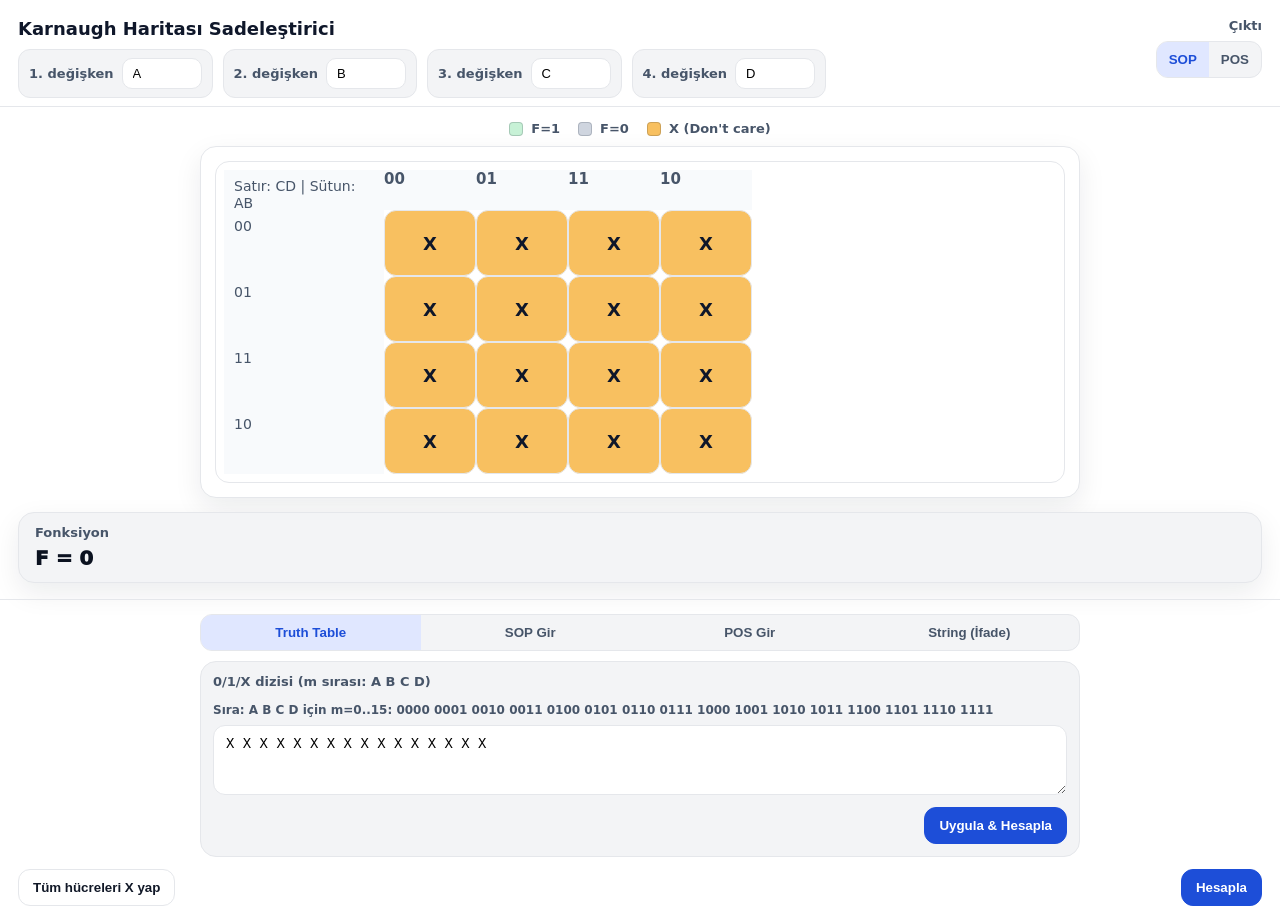
==== index.html @ c981093c "tekrarlanan menü silinecek" ====
<!doctype html>
<html lang="tr">
  <head>
    <meta charset="UTF-8" />
    <meta name="viewport" content="width=device-width, initial-scale=1.0" />
    <title>Karnaugh Haritası Sadeleştirici</title>
    <link rel="stylesheet" href="./styles.css" />
  </head>
  <body>
    <div class="app">
      <header class="topbar">
        <div class="brand">
          <div class="title">Karnaugh Haritası Sadeleştirici</div>
          <div class="varNameInputs" id="varNameInputs"></div>
        </div>

        <div class="exprMode">
          <div class="label">Çıktı</div>
          <div class="segmented" role="group" aria-label="Expression mode">
            <button class="segbtn is-active" id="exprModeSOP" type="button">SOP</button>
            <button class="segbtn" id="exprModePOS" type="button">POS</button>
          </div>
        </div>
      </header>

      <main class="center">
        <div class="legend" id="legend"></div>
        <div class="kmapCard">
          <div id="kmapContainer"></div>
        </div>
      </main>

      <section class="resultCard" aria-live="polite">
        <div class="resultLabel">Fonksiyon</div>
        <div id="expressionBox" class="expression">F = ?</div>
      </section>

      <footer class="bottom">
        <div class="inputModeSegment segmented" role="group" aria-label="Input mode">
          <button class="segbtn is-active" id="inputBtnTruth" type="button">Truth Table</button>
          <button class="segbtn" id="inputBtnSop" type="button">SOP Gir</button>
          <button class="segbtn" id="inputBtnPos" type="button">POS Gir</button>
          <button class="segbtn" id="inputBtnString" type="button">String (İfade)</button>
        </div>

        <div class="panel" id="panelTruth">
          <div class="field">
            <label for="truthSequence">0/1/X dizisi (m sırası: A B C D)</label>
            <div class="hint" id="truthOrderHint"></div>
            <textarea
              id="truthSequence"
              rows="3"
              placeholder="Örn: X X X X 1 0 X ... (16 eleman)"
            ></textarea>
          </div>
          <div class="actions">
            <button class="btn primary" id="applyTruthBtn" type="button">Uygula & Hesapla</button>
          </div>
        </div>

        <div class="panel is-hidden" id="panelSop">
          <div class="field">
            <label for="onesInput">F=1 mintermleri (Σm)</label>
            <input id="onesInput" type="text" placeholder="Örn: Σm(1,3,7,8) ya da 1,3,7,8" />
          </div>
          <div class="field">
            <label for="dcInputSop">Don't care (X) (Σd)</label>
            <input id="dcInputSop" type="text" placeholder="Örn: Σd(2,5,6) (boş olabilir)" />
          </div>
          <div class="actions">
            <button class="btn primary" id="applySopBtn" type="button">Uygula & Hesapla</button>
          </div>
        </div>

        <div class="panel is-hidden" id="panelPos">
          <div class="field">
            <label for="zerosInput">F=0 maxterimleri (ΣM)</label>
            <input id="zerosInput" type="text" placeholder="Örn: ΣM(0,2,4,6) ya da 0,2,4,6" />
          </div>
          <div class="field">
            <label for="dcInputPos">Don't care (X) (Σd)</label>
            <input id="dcInputPos" type="text" placeholder="Örn: Σd(1,3) (boş olabilir)" />
          </div>
          <div class="actions">
            <button class="btn primary" id="applyPosBtn" type="button">Uygula & Hesapla</button>
          </div>
        </div>

        <div class="panel is-hidden" id="panelString">
          <div class="field">
            <label for="stringInput">İfade (SOP): örn. A'BC + ABC + BC</label>
            <textarea
              id="stringInput"
              rows="3"
              placeholder="A'BC + ABC + BC"
            ></textarea>
          </div>
          <div class="actions">
            <button class="btn primary" id="applyStringBtn" type="button">Uygula & Hesapla</button>
          </div>
        </div>

        <div class="bottomActions">
          <button class="btn" id="resetAllBtn" type="button">Tüm hücreleri X yap</button>
          <button class="btn primary" id="computeBtn" type="button">Hesapla</button>
        </div>
      </footer>
    </div>

    <script src="./app.js"></script>
  </body>
</html>
<!--
<!doctype html>
<html lang="tr">
  <head>
    <meta charset="UTF-8" />
    <meta name="viewport" content="width=device-width, initial-scale=1.0" />
    <title>Karnaugh Haritası Sadeleştirici</title>
    <link rel="stylesheet" href="./styles.css" />
  </head>
  <body>
    <div class="app">
      <header class="topbar">
        <div class="brand">
          <div class="title">Karnaugh Haritası Sadeleştirici</div>
          <div class="varNameInputs" id="varNameInputs"></div>
        </div>

        <div class="exprMode">
          <div class="label">Çıktı</div>
          <div class="segmented" role="group" aria-label="Expression mode">
            <button class="segbtn is-active" id="exprModeSOP" type="button">SOP</button>
            <button class="segbtn" id="exprModePOS" type="button">POS</button>
          </div>
        </div>
      </header>

      <main class="center">
        <div class="legend" id="legend"></div>
        <div class="kmapCard">
          <div id="kmapContainer"></div>
        </div>
      </main>

      <section class="resultCard" aria-live="polite">
        <div class="resultLabel">Fonksiyon</div>
        <div id="expressionBox" class="expression">F = ?</div>
      </section>

      <footer class="bottom">
        <div class="inputModeSegment segmented" role="group" aria-label="Input mode">
          <button class="segbtn is-active" id="inputBtnTruth" type="button">Truth Table</button>
          <button class="segbtn" id="inputBtnSop" type="button">SOP Gir</button>
          <button class="segbtn" id="inputBtnPos" type="button">POS Gir</button>
          <button class="segbtn" id="inputBtnString" type="button">String (İfade)</button>
        </div>

        <div class="panel" id="panelTruth">
          <div class="field">
            <label for="truthSequence">0/1/X dizisi (m sırası: A B C D)</label>
            <div class="hint" id="truthOrderHint"></div>
            <textarea
              id="truthSequence"
              rows="3"
              placeholder="Örn: X X X X 1 0 X ... (16 eleman)"
            ></textarea>
          </div>
          <div class="actions">
            <button class="btn primary" id="applyTruthBtn" type="button">Uygula & Hesapla</button>
          </div>
        </div>

        <div class="panel is-hidden" id="panelSop">
          <div class="field">
            <label for="onesInput">F=1 mintermleri (Σm)</label>
            <input id="onesInput" type="text" placeholder="Örn: Σm(1,3,7,8) ya da 1,3,7,8" />
          </div>
          <div class="field">
            <label for="dcInputSop">Don't care (X) (Σd)</label>
            <input id="dcInputSop" type="text" placeholder="Örn: Σd(2,5,6) (boş olabilir)" />
          </div>
          <div class="actions">
            <button class="btn primary" id="applySopBtn" type="button">Uygula & Hesapla</button>
          </div>
        </div>

        <div class="panel is-hidden" id="panelPos">
          <div class="field">
            <label for="zerosInput">F=0 maxterimleri (ΣM)</label>
            <input id="zerosInput" type="text" placeholder="Örn: ΣM(0,2,4,6) ya da 0,2,4,6" />
          </div>
          <div class="field">
            <label for="dcInputPos">Don't care (X) (Σd)</label>
            <input id="dcInputPos" type="text" placeholder="Örn: Σd(1,3) (boş olabilir)" />
          </div>
          <div class="actions">
            <button class="btn primary" id="applyPosBtn" type="button">Uygula & Hesapla</button>
          </div>
        </div>

        <div class="panel is-hidden" id="panelString">
          <div class="field">
            <label for="stringInput">İfade (SOP): örn. A'BC + ABC + BC</label>
            <textarea
              id="stringInput"
              rows="3"
              placeholder="A'BC + ABC + BC"
            ></textarea>
          </div>
          <div class="actions">
            <button class="btn primary" id="applyStringBtn" type="button">Uygula & Hesapla</button>
          </div>
        </div>

        <div class="bottomActions">
          <button class="btn" id="resetAllBtn" type="button">Tüm hücreleri X yap</button>
          <button class="btn primary" id="computeBtn" type="button">Hesapla</button>
        </div>
      </footer>
    </div>

    <script src="./app.js"></script>
  </body>
</html>


<!doctype html>
<html lang="tr">
  <head>
    <meta charset="UTF-8" />
    <meta name="viewport" content="width=device-width, initial-scale=1.0" />
    <title>Karnaugh Haritası Sadeleştirici</title>
    <link rel="stylesheet" href="./styles.css" />
  </head>
  <body>
    <div class="app">
      <header class="topbar">
        <div class="brand">
          <div class="title">Karnaugh Haritası Sadeleştirici</div>
          <div class="varNameInputs" id="varNameInputs"></div>
        </div>

        <div class="exprMode">
          <div class="label">Çıktı</div>
          <div class="segmented" role="group" aria-label="Expression mode">
            <button class="segbtn is-active" id="exprModeSOP" type="button">SOP</button>
            <button class="segbtn" id="exprModePOS" type="button">POS</button>
          </div>
        </div>
      </header>

      <main class="center">
        <div class="legend" id="legend"></div>
        <div class="kmapCard">
          <div id="kmapContainer"></div>
        </div>
      </main>

      <section class="resultCard" aria-live="polite">
        <div class="resultLabel">Fonksiyon</div>
        <div id="expressionBox" class="expression">F = ?</div>
      </section>

      <footer class="bottom">
        <div class="inputModeSegment segmented" role="group" aria-label="Input mode">
          <button class="segbtn is-active" id="inputBtnTruth" type="button">Truth Table</button>
          <button class="segbtn" id="inputBtnSop" type="button">SOP Gir</button>
          <button class="segbtn" id="inputBtnPos" type="button">POS Gir</button>
          <button class="segbtn" id="inputBtnString" type="button">String (İfade)</button>
        </div>

        <div class="panel" id="panelTruth">
          <div class="field">
            <label for="truthSequence">0/1/X dizisi (m sırası: A B C D)</label>
            <div class="hint" id="truthOrderHint"></div>
            <textarea
              id="truthSequence"
              rows="3"
              placeholder="Örn: X X X X 1 0 X ... (16 eleman)"
            ></textarea>
          </div>
          <div class="actions">
            <button class="btn primary" id="applyTruthBtn" type="button">Uygula & Hesapla</button>
          </div>
        </div>

        <div class="panel is-hidden" id="panelSop">
          <div class="field">
            <label for="onesInput">F=1 mintermleri (Σm)</label>
            <input id="onesInput" type="text" placeholder="Örn: Σm(1,3,7,8) ya da 1,3,7,8" />
          </div>
          <div class="field">
            <label for="dcInputSop">Don't care (X) (Σd)</label>
            <input id="dcInputSop" type="text" placeholder="Örn: Σd(2,5,6) (boş olabilir)" />
          </div>
          <div class="actions">
            <button class="btn primary" id="applySopBtn" type="button">Uygula & Hesapla</button>
          </div>
        </div>

        <div class="panel is-hidden" id="panelPos">
          <div class="field">
            <label for="zerosInput">F=0 maxterimleri (ΣM)</label>
            <input id="zerosInput" type="text" placeholder="Örn: ΣM(0,2,4,6) ya da 0,2,4,6" />
          </div>
          <div class="field">
            <label for="dcInputPos">Don't care (X) (Σd)</label>
            <input id="dcInputPos" type="text" placeholder="Örn: Σd(1,3) (boş olabilir)" />
          </div>
          <div class="actions">
            <button class="btn primary" id="applyPosBtn" type="button">Uygula & Hesapla</button>
          </div>
        </div>

        <div class="panel is-hidden" id="panelString">
          <div class="field">
            <label for="stringInput">İfade (SOP): örn. A'BC + ABC + BC</label>
            <textarea
              id="stringInput"
              rows="3"
              placeholder="A'BC + ABC + BC"
            ></textarea>
          </div>
          <div class="actions">
            <button class="btn primary" id="applyStringBtn" type="button">Uygula & Hesapla</button>
          </div>
        </div>

        <div class="bottomActions">
          <button class="btn" id="resetAllBtn" type="button">Tüm hücreleri X yap</button>
          <button class="btn primary" id="computeBtn" type="button">Hesapla</button>
        </div>
      </footer>
    </div>

    <script src="./app.js"></script>
  </body>
</html>

<!doctype html>
<html lang="tr">
  <head>
    <meta charset="UTF-8" />
    <meta name="viewport" content="width=device-width, initial-scale=1.0" />
    <title>Karnaugh Haritası Sadeleştirici</title>
    <link rel="stylesheet" href="./styles.css" />
  </head>
  <body>
    <div class="app">
      <header class="topbar">
        <div class="brand">
          <div class="title">Karnaugh Haritası Sadeleştirici</div>
          <div id="varNameInputs" class="varNameInputs"></div>
        </div>

        <div class="exprMode">
          <div class="label">Çıktı</div>
          <div class="segmented" role="group" aria-label="Expression mode">
            <button class="segbtn is-active" id="exprModeSOP" type="button">SOP</button>
            <button class="segbtn" id="exprModePOS" type="button">POS</button>
          </div>
        </div>
      </header>

      <main class="center">
        <div class="legend" id="legend"></div>
        <div class="kmapCard">
          <div id="kmapContainer"></div>
        </div>
      </main>

      <section class="resultCard" aria-live="polite">
        <div class="resultLabel">Fonksiyon</div>
        <div id="expressionBox" class="expression">F = ?</div>
      </section>

      <footer class="bottom">
        <div class="inputModeSegment segmented" role="group" aria-label="Input mode">
          <button class="segbtn is-active" id="inputBtnTruth" type="button">Truth Table</button>
          <button class="segbtn" id="inputBtnSop" type="button">SOP Gir</button>
          <button class="segbtn" id="inputBtnPos" type="button">POS Gir</button>
        </div>

        <div class="panel" id="panelTruth">
          <div class="field">
            <label for="truthSequence">0/1/X dizisi (m = 0..15)</label>
            <textarea
              id="truthSequence"
              rows="3"
              placeholder="Örn: X X X X X X X X X X X X X X X X"
            ></textarea>
          </div>
          <div class="actions">
            <button class="btn primary" id="applyTruthBtn" type="button">Uygula & Hesapla</button>
          </div>
        </div>

        <div class="panel is-hidden" id="panelSop">
          <div class="field">
            <label for="onesInput">F=1 mintermleri (Σm)</label>
            <input id="onesInput" type="text" placeholder="Örn: Σm(1,3,7,8) ya da 1,3,7,8" />
          </div>
          <div class="field">
            <label for="dcInputSop">Don't care (X) (Σd)</label>
            <input id="dcInputSop" type="text" placeholder="Örn: Σd(2,5,6) (boş olabilir)" />
          </div>
          <div class="actions">
            <button class="btn primary" id="applySopBtn" type="button">Uygula & Hesapla</button>
          </div>
        </div>

        <div class="panel is-hidden" id="panelPos">
          <div class="field">
            <label for="zerosInput">F=0 maxtermleri (ΣM)</label>
            <input id="zerosInput" type="text" placeholder="Örn: ΣM(0,2,4,6) ya da 0,2,4,6" />
          </div>
          <div class="field">
            <label for="dcInputPos">Don't care (X) (Σd)</label>
            <input id="dcInputPos" type="text" placeholder="Örn: Σd(1,3) (boş olabilir)" />
          </div>
          <div class="actions">
            <button class="btn primary" id="applyPosBtn" type="button">Uygula & Hesapla</button>
          </div>
        </div>

        <div class="actions bottomActions">
          <button class="btn" id="resetAllBtn" type="button">Tüm hücreleri X yap</button>
          <button class="btn primary" id="computeBtn" type="button">Hesapla</button>
        </div>
      </footer>
    </div>

    <script src="./app.js"></script>
  </body>
</html>

<!doctype html>
<html lang="tr">
  <head>
    <meta charset="UTF-8" />
    <meta name="viewport" content="width=device-width, initial-scale=1.0" />
    <title>Karnaugh Haritası Sadeleştirici</title>
    <link rel="stylesheet" href="./styles.css" />
  </head>
  <body>
    <div class="page">
      <header class="header">
        <div>
          <h1>Karnaugh Haritası ile Mantık Sadeleştirme</h1>
          <p class="subtitle">2-4 değişken için otomatik sadeleştirme + manuel grup doğrulama.</p>
        </div>
      </header>

      <main class="layout">
        <section class="panel">
          <h2>Girdi</h2>

          <div class="row">
            <label for="varCount">Değişken sayısı</label>
            <select id="varCount">
              <option value="2">2</option>
              <option value="3" selected>3</option>
              <option value="4">4</option>
            </select>
          </div>

          <div class="card" style="margin-top:10px">
            <div class="row" style="margin:0">
              <label>Değişken isimleri</label>
              <div class="hint">Soldan sağa (örn: A,B,C)</div>
            </div>
            <div id="varNameInputs" class="varNameGrid"></div>
          </div>

          <div class="row">
            <span>Truth input</span>
            <div class="segmented" role="group" aria-label="Input type">
              <button class="segbtn is-active" id="inputModeMinterm" type="button">Minterm</button>
              <button class="segbtn" id="inputModeTruth" type="button">Truth Table</button>
            </div>
          </div>

          <div id="mintermInputs" class="card">
            <div class="row">
              <label for="onesInput">F=1 mintermleri</label>
              <input id="onesInput" type="text" placeholder="Σm(1,3,7,8) ya da 1,3,7,8" />
            </div>
            <div class="row">
              <label for="dcInput">Don't care (X)</label>
              <input id="dcInput" type="text" placeholder="Σd(2,5,6) ya da 2,5,6 (opsiyonel)" />
            </div>
            <div class="hint">
              Varsayılan: yazmadığın diğer mintermler `0` kabul edilir.
            </div>
          </div>

          <div id="truthInputs" class="card is-hidden">
            <div class="row">
              <label for="truthInputType">Truth Table girişi</label>
              <select id="truthInputType">
                <option value="table" selected">Tablo</option>
                <option value="sequence">Bit dizisi (0/1/X)</option>
              </select>
            </div>

            <div id="truthTableWrap"></div>

            <div id="truthSequenceWrap" class="row is-hidden">
              <label for="truthSequence" class="sr-only">Bit dizisi</label>
              <textarea
                id="truthSequence"
                rows="3"
                placeholder="Örn: 1 0 1 X 0 1 ... (sıra: minterm 0..2^n-1)"
              ></textarea>
              <button id="applySequence" type="button" class="btn">Diziyi Uygula</button>
            </div>
          </div>

          <div class="divider"></div>

          <h2>Çözüm</h2>
          <div class="row">
            <label for="exprMode">SOP / POS</label>
            <select id="exprMode">
              <option value="SOP" selected>SOP (Sum of Products)</option>
              <option value="POS">POS (Product of Sums)</option>
            </select>
          </div>

          <div class="row">
            <span>Çözüm modu</span>
            <div class="segmented" role="group" aria-label="Solver mode">
              <button class="segbtn is-active" id="solveAuto" type="button">Otomatik</button>
              <button class="segbtn" id="solveManual" type="button">Manuel</button>
            </div>
          </div>

          <div class="row">
            <button id="computeBtn" class="btn primary" type="button">Hesapla</button>
          </div>

          <div class="divider"></div>

          <h2>Sonuç</h2>
          <div class="card">
            <div class="row">
              <label>Fonksiyon</label>
              <div id="expressionBox" class="expr">F = ?</div>
            </div>
            <div class="hint" id="resultHint"></div>
          </div>

          <div class="card">
            <div class="row">
              <label>İşaretlenecek gruplar</label>
            </div>
            <div id="groupList" class="groupList"></div>
          </div>
        </section>

        <section class="panel">
          <h2>Karnaugh Haritası</h2>
          <div class="card">
            <div id="legend" class="legend"></div>
            <div id="kmapContainer" class="kmapWrap"></div>
          </div>

          <div id="manualTools" class="card is-hidden">
            <h3>Manuel Grup Çizme</h3>
            <p class="small">
              Hücrelere tıklayarak bir grup seç. Sonra <b>Grubu Ekle</b> ile uygulama seçimin
              K-map dikdörtgen grubuna uyup uymadığını ve değer kısıtlarını kontrol eder.
            </p>

            <div class="row">
              <button id="addGroupBtn" type="button" class="btn">Grubu Ekle</button>
              <button id="clearSelBtn" type="button" class="btn">Seçimi Temizle</button>
            </div>
            <div class="row">
              <button id="checkBtn" type="button" class="btn primary">Doğru mu Kontrol Et</button>
            </div>
            <div id="manualStatus" class="hint"></div>

            <div id="manualGroupsList" class="groupList"></div>
          </div>
        </section>
      </main>

      <footer class="footer">
        <span>İpucu: `X` (don't care) kullanarak daha iyi sadeleştirmeler elde edebilirsin.</span>
      </footer>
    </div>

    <script src="./app.js"></script>
  </body>
</html>
---- styles.css ----
:root{
  --bg: #ffffff;
  --panel: #f3f4f6;
  --panel2: #ffffff;
  --text: #0f172a;
  --muted: #475569;
  --border: #e5e7eb;
  --shadow: rgba(15, 23, 42, 0.08);

  --one: rgba(34, 197, 94, .85);
  --zero: rgba(148, 163, 184, .45);
  --dc: rgba(245, 158, 11, .65);

  --group-1: rgba(239, 68, 68, .25);
  --group-2: rgba(59, 130, 246, .25);
  --group-4: rgba(16, 185, 129, .25);
  --group-8: rgba(168, 85, 247, .25);
  --group-16: rgba(234, 179, 8, .25);
}

*{ box-sizing:border-box; }
html, body{
  height:100%;
}
body{
  margin:0;
  font-family: ui-sans-serif, system-ui, -apple-system, Segoe UI, Roboto, Arial, sans-serif;
  background: var(--bg);
  color: var(--text);
}

.app{
  min-height: 100%;
  display:flex;
  flex-direction:column;
}

.topbar{
  display:flex;
  justify-content:space-between;
  align-items:flex-start;
  gap: 16px;
  padding: 18px 18px 8px;
  border-bottom: 1px solid var(--border);
}

.brand{
  display:flex;
  flex-direction:column;
  gap: 10px;
}

.title{
  font-weight: 800;
  font-size: 18px;
}

.varNameInputs{
  display:flex;
  gap: 10px;
  flex-wrap:wrap;
}

.varNameRow{
  display:flex;
  align-items:center;
  gap: 8px;
  background: var(--panel);
  border: 1px solid var(--border);
  padding: 8px 10px;
  border-radius: 12px;
}

.varNameRow label{
  font-size: 13px;
  color: var(--muted);
  font-weight: 700;
}

.varNameRow input{
  width: 80px;
  padding: 7px 10px;
  border-radius: 10px;
  border: 1px solid var(--border);
  background: var(--panel2);
  outline: none;
  font-size: 13px;
}

.exprMode{
  display:flex;
  flex-direction:column;
  gap: 8px;
  align-items:flex-end;
}
.exprMode .label{
  color: var(--muted);
  font-weight: 700;
  font-size: 13px;
}

.segmented{
  display:flex;
  border: 1px solid var(--border);
  border-radius: 12px;
  overflow:hidden;
  background: var(--panel);
}
.segbtn{
  flex:1;
  padding: 10px 12px;
  border:0;
  background: transparent;
  cursor:pointer;
  font-weight: 800;
  color: var(--muted);
}
.segbtn.is-active{
  background: #e0e7ff;
  color: #1d4ed8;
}

.center{
  padding: 14px 18px;
  display:flex;
  flex-direction:column;
  align-items:center;
  gap: 10px;
}

.legend{
  display:flex;
  gap: 18px;
  flex-wrap:wrap;
  justify-content:center;
  color: var(--muted);
  font-weight: 700;
  font-size: 13px;
}
.legendItem{
  display:flex;
  align-items:center;
  gap: 8px;
}
.swatch{
  width: 14px;
  height: 14px;
  border-radius: 4px;
  border: 1px solid rgba(15, 23, 42, .18);
}

.kmapCard{
  width: min(880px, 100%);
  background: #ffffff;
  border: 1px solid var(--border);
  border-radius: 16px;
  box-shadow: 0 10px 28px var(--shadow);
  padding: 14px;
}

.kmapGrid{
  display:grid;
  background: #ffffff;
  border-radius: 14px;
  padding: 8px;
  border: 1px solid var(--border);
}

.kcell{
  width: 92px;
  height: 66px;
  border-radius: 12px;
  border: 1px solid var(--border);
  display:flex;
  align-items:center;
  justify-content:center;
  position:relative;
  user-select:none;
  cursor:pointer;
  font-weight: 900;
  font-size: 18px;
  background: #ffffff;
}

.kcell[data-base="1"]{ background: var(--one); }
.kcell[data-base="0"]{ background: var(--zero); }
.kcell[data-base="X"]{ background: var(--dc); }
.kcell[data-base="-"]{ background: #ffffff; cursor:default; }

.kcell:hover{
  transform: translateY(-1px);
}

.kcorner{
  cursor: default;
  background: #f8fafc;
  font-size: 14px;
  color: var(--muted);
  text-align:left;
  padding: 8px 10px;
  line-height: 1.2;
  width: 160px;
}

.kheader{
  cursor: default;
  background: #f8fafc;
  font-weight: 900;
  color: var(--muted);
  font-size: 15px;
}

.kcell .overlay{
  position:absolute;
  inset: 0;
  border-radius: 12px;
  pointer-events:none;
  opacity:0;
  z-index: 0;
}
.kcell .overlay.is-on{
  opacity:1;
}
.kcell .cellVal{
  position:relative;
  z-index: 1;
}
.overlay[data-area="1"]{ background: var(--group-1); }
.overlay[data-area="2"]{ background: var(--group-2); }
.overlay[data-area="4"]{ background: var(--group-4); }
.overlay[data-area="8"]{ background: var(--group-8); }
.overlay[data-area="16"]{ background: var(--group-16); }

.resultCard{
  margin: 0 18px 16px;
  background: var(--panel);
  border: 1px solid var(--border);
  border-radius: 16px;
  padding: 12px 16px;
  box-shadow: 0 10px 28px var(--shadow);
}
.resultLabel{
  color: var(--muted);
  font-weight: 800;
  font-size: 13px;
}
.expression{
  margin-top: 6px;
  font-weight: 950;
  font-size: 20px;
  color: #0b1220;
}

.bottom{
  border-top: 1px solid var(--border);
  padding: 14px 18px 18px;
}

.inputModeSegment{
  max-width: 880px;
  margin: 0 auto 10px;
}

.panel{
  max-width: 880px;
  margin: 0 auto;
  background: var(--panel);
  border: 1px solid var(--border);
  border-radius: 16px;
  padding: 12px;
}
.panel.is-hidden{
  display:none;
}

.field{
  display:flex;
  flex-direction:column;
  gap: 7px;
  margin-bottom: 12px;
}
.field label{
  font-weight: 900;
  font-size: 13px;
  color: var(--muted);
}
.field input, .field textarea{
  border: 1px solid var(--border);
  background: #ffffff;
  border-radius: 12px;
  padding: 10px 12px;
  font-size: 14px;
  outline:none;
}
.field input{
  height: 42px;
}
.field textarea{
  width:100%;
  resize: vertical;
  min-height: 70px;
}

.hint{
  color: var(--muted);
  font-weight: 800;
  font-size: 12px;
  line-height: 1.35;
  margin-top: 6px;
}

.actions{
  display:flex;
  justify-content:flex-end;
}
.btn{
  cursor:pointer;
  border: 1px solid var(--border);
  background: #ffffff;
  color: #111827;
  font-weight: 900;
  padding: 10px 14px;
  border-radius: 12px;
}
.btn.primary{
  background: #1d4ed8;
  border-color: #1d4ed8;
  color: white;
}
.btn:hover{
  filter: brightness(.98);
}

.bottomActions{
  margin-top: 12px;
  display:flex;
  justify-content:space-between;
  gap: 10px;
}

@media (max-width: 860px){
  .kcell{ width: 72px; height: 52px; font-size: 16px; }
  .kcorner{ width: 130px; }
}
---- styles.css ----
:root{
  --bg: #ffffff;
  --panel: #f3f4f6;
  --panel2: #ffffff;
  --text: #0f172a;
  --muted: #475569;
  --border: #e5e7eb;
  --shadow: rgba(15, 23, 42, 0.08);

  --one: rgba(34, 197, 94, .85);
  --zero: rgba(148, 163, 184, .45);
  --dc: rgba(245, 158, 11, .65);

  --group-1: rgba(239, 68, 68, .25);
  --group-2: rgba(59, 130, 246, .25);
  --group-4: rgba(16, 185, 129, .25);
  --group-8: rgba(168, 85, 247, .25);
  --group-16: rgba(234, 179, 8, .25);
}

*{ box-sizing:border-box; }
html, body{
  height:100%;
}
body{
  margin:0;
  font-family: ui-sans-serif, system-ui, -apple-system, Segoe UI, Roboto, Arial, sans-serif;
  background: var(--bg);
  color: var(--text);
}

.app{
  min-height: 100%;
  display:flex;
  flex-direction:column;
}

.topbar{
  display:flex;
  justify-content:space-between;
  align-items:flex-start;
  gap: 16px;
  padding: 18px 18px 8px;
  border-bottom: 1px solid var(--border);
}

.brand{
  display:flex;
  flex-direction:column;
  gap: 10px;
}

.title{
  font-weight: 800;
  font-size: 18px;
}

.varNameInputs{
  display:flex;
  gap: 10px;
  flex-wrap:wrap;
}

.varNameRow{
  display:flex;
  align-items:center;
  gap: 8px;
  background: var(--panel);
  border: 1px solid var(--border);
  padding: 8px 10px;
  border-radius: 12px;
}

.varNameRow label{
  font-size: 13px;
  color: var(--muted);
  font-weight: 700;
}

.varNameRow input{
  width: 80px;
  padding: 7px 10px;
  border-radius: 10px;
  border: 1px solid var(--border);
  background: var(--panel2);
  outline: none;
  font-size: 13px;
}

.exprMode{
  display:flex;
  flex-direction:column;
  gap: 8px;
  align-items:flex-end;
}
.exprMode .label{
  color: var(--muted);
  font-weight: 700;
  font-size: 13px;
}

.segmented{
  display:flex;
  border: 1px solid var(--border);
  border-radius: 12px;
  overflow:hidden;
  background: var(--panel);
}
.segbtn{
  flex:1;
  padding: 10px 12px;
  border:0;
  background: transparent;
  cursor:pointer;
  font-weight: 800;
  color: var(--muted);
}
.segbtn.is-active{
  background: #e0e7ff;
  color: #1d4ed8;
}

.center{
  padding: 14px 18px;
  display:flex;
  flex-direction:column;
  align-items:center;
  gap: 10px;
}

.legend{
  display:flex;
  gap: 18px;
  flex-wrap:wrap;
  justify-content:center;
  color: var(--muted);
  font-weight: 700;
  font-size: 13px;
}
.legendItem{
  display:flex;
  align-items:center;
  gap: 8px;
}
.swatch{
  width: 14px;
  height: 14px;
  border-radius: 4px;
  border: 1px solid rgba(15, 23, 42, .18);
}

.kmapCard{
  width: min(880px, 100%);
  background: #ffffff;
  border: 1px solid var(--border);
  border-radius: 16px;
  box-shadow: 0 10px 28px var(--shadow);
  padding: 14px;
}

.kmapGrid{
  display:grid;
  background: #ffffff;
  border-radius: 14px;
  padding: 8px;
  border: 1px solid var(--border);
}

.kcell{
  width: 92px;
  height: 66px;
  border-radius: 12px;
  border: 1px solid var(--border);
  display:flex;
  align-items:center;
  justify-content:center;
  position:relative;
  user-select:none;
  cursor:pointer;
  font-weight: 900;
  font-size: 18px;
  background: #ffffff;
}

.kcell[data-base="1"]{ background: var(--one); }
.kcell[data-base="0"]{ background: var(--zero); }
.kcell[data-base="X"]{ background: var(--dc); }
.kcell[data-base="-"]{ background: #ffffff; cursor:default; }

.kcell:hover{
  transform: translateY(-1px);
}

.kcorner{
  cursor: default;
  background: #f8fafc;
  font-size: 14px;
  color: var(--muted);
  text-align:left;
  padding: 8px 10px;
  line-height: 1.2;
  width: 160px;
}

.kheader{
  cursor: default;
  background: #f8fafc;
  font-weight: 900;
  color: var(--muted);
  font-size: 15px;
}

.kcell .overlay{
  position:absolute;
  inset: 0;
  border-radius: 12px;
  pointer-events:none;
  opacity:0;
  z-index: 0;
}
.kcell .overlay.is-on{
  opacity:1;
}
.kcell .cellVal{
  position:relative;
  z-index: 1;
}
.overlay[data-area="1"]{ background: var(--group-1); }
.overlay[data-area="2"]{ background: var(--group-2); }
.overlay[data-area="4"]{ background: var(--group-4); }
.overlay[data-area="8"]{ background: var(--group-8); }
.overlay[data-area="16"]{ background: var(--group-16); }

.resultCard{
  margin: 0 18px 16px;
  background: var(--panel);
  border: 1px solid var(--border);
  border-radius: 16px;
  padding: 12px 16px;
  box-shadow: 0 10px 28px var(--shadow);
}
.resultLabel{
  color: var(--muted);
  font-weight: 800;
  font-size: 13px;
}
.expression{
  margin-top: 6px;
  font-weight: 950;
  font-size: 20px;
  color: #0b1220;
}

.bottom{
  border-top: 1px solid var(--border);
  padding: 14px 18px 18px;
}

.inputModeSegment{
  max-width: 880px;
  margin: 0 auto 10px;
}

.panel{
  max-width: 880px;
  margin: 0 auto;
  background: var(--panel);
  border: 1px solid var(--border);
  border-radius: 16px;
  padding: 12px;
}
.panel.is-hidden{
  display:none;
}

.field{
  display:flex;
  flex-direction:column;
  gap: 7px;
  margin-bottom: 12px;
}
.field label{
  font-weight: 900;
  font-size: 13px;
  color: var(--muted);
}
.field input, .field textarea{
  border: 1px solid var(--border);
  background: #ffffff;
  border-radius: 12px;
  padding: 10px 12px;
  font-size: 14px;
  outline:none;
}
.field input{
  height: 42px;
}
.field textarea{
  width:100%;
  resize: vertical;
  min-height: 70px;
}

.hint{
  color: var(--muted);
  font-weight: 800;
  font-size: 12px;
  line-height: 1.35;
  margin-top: 6px;
}

.actions{
  display:flex;
  justify-content:flex-end;
}
.btn{
  cursor:pointer;
  border: 1px solid var(--border);
  background: #ffffff;
  color: #111827;
  font-weight: 900;
  padding: 10px 14px;
  border-radius: 12px;
}
.btn.primary{
  background: #1d4ed8;
  border-color: #1d4ed8;
  color: white;
}
.btn:hover{
  filter: brightness(.98);
}

.bottomActions{
  margin-top: 12px;
  display:flex;
  justify-content:space-between;
  gap: 10px;
}

@media (max-width: 860px){
  .kcell{ width: 72px; height: 52px; font-size: 16px; }
  .kcorner{ width: 130px; }
}
---- styles.css ----
:root{
  --bg: #ffffff;
  --panel: #f3f4f6;
  --panel2: #ffffff;
  --text: #0f172a;
  --muted: #475569;
  --border: #e5e7eb;
  --shadow: rgba(15, 23, 42, 0.08);

  --one: rgba(34, 197, 94, .85);
  --zero: rgba(148, 163, 184, .45);
  --dc: rgba(245, 158, 11, .65);

  --group-1: rgba(239, 68, 68, .25);
  --group-2: rgba(59, 130, 246, .25);
  --group-4: rgba(16, 185, 129, .25);
  --group-8: rgba(168, 85, 247, .25);
  --group-16: rgba(234, 179, 8, .25);
}

*{ box-sizing:border-box; }
html, body{
  height:100%;
}
body{
  margin:0;
  font-family: ui-sans-serif, system-ui, -apple-system, Segoe UI, Roboto, Arial, sans-serif;
  background: var(--bg);
  color: var(--text);
}

.app{
  min-height: 100%;
  display:flex;
  flex-direction:column;
}

.topbar{
  display:flex;
  justify-content:space-between;
  align-items:flex-start;
  gap: 16px;
  padding: 18px 18px 8px;
  border-bottom: 1px solid var(--border);
}

.brand{
  display:flex;
  flex-direction:column;
  gap: 10px;
}

.title{
  font-weight: 800;
  font-size: 18px;
}

.varNameInputs{
  display:flex;
  gap: 10px;
  flex-wrap:wrap;
}

.varNameRow{
  display:flex;
  align-items:center;
  gap: 8px;
  background: var(--panel);
  border: 1px solid var(--border);
  padding: 8px 10px;
  border-radius: 12px;
}

.varNameRow label{
  font-size: 13px;
  color: var(--muted);
  font-weight: 700;
}

.varNameRow input{
  width: 80px;
  padding: 7px 10px;
  border-radius: 10px;
  border: 1px solid var(--border);
  background: var(--panel2);
  outline: none;
  font-size: 13px;
}

.exprMode{
  display:flex;
  flex-direction:column;
  gap: 8px;
  align-items:flex-end;
}
.exprMode .label{
  color: var(--muted);
  font-weight: 700;
  font-size: 13px;
}

.segmented{
  display:flex;
  border: 1px solid var(--border);
  border-radius: 12px;
  overflow:hidden;
  background: var(--panel);
}
.segbtn{
  flex:1;
  padding: 10px 12px;
  border:0;
  background: transparent;
  cursor:pointer;
  font-weight: 800;
  color: var(--muted);
}
.segbtn.is-active{
  background: #e0e7ff;
  color: #1d4ed8;
}

.center{
  padding: 14px 18px;
  display:flex;
  flex-direction:column;
  align-items:center;
  gap: 10px;
}

.legend{
  display:flex;
  gap: 18px;
  flex-wrap:wrap;
  justify-content:center;
  color: var(--muted);
  font-weight: 700;
  font-size: 13px;
}
.legendItem{
  display:flex;
  align-items:center;
  gap: 8px;
}
.swatch{
  width: 14px;
  height: 14px;
  border-radius: 4px;
  border: 1px solid rgba(15, 23, 42, .18);
}

.kmapCard{
  width: min(880px, 100%);
  background: #ffffff;
  border: 1px solid var(--border);
  border-radius: 16px;
  box-shadow: 0 10px 28px var(--shadow);
  padding: 14px;
}

.kmapGrid{
  display:grid;
  background: #ffffff;
  border-radius: 14px;
  padding: 8px;
  border: 1px solid var(--border);
}

.kcell{
  width: 92px;
  height: 66px;
  border-radius: 12px;
  border: 1px solid var(--border);
  display:flex;
  align-items:center;
  justify-content:center;
  position:relative;
  user-select:none;
  cursor:pointer;
  font-weight: 900;
  font-size: 18px;
  background: #ffffff;
}

.kcell[data-base="1"]{ background: var(--one); }
.kcell[data-base="0"]{ background: var(--zero); }
.kcell[data-base="X"]{ background: var(--dc); }
.kcell[data-base="-"]{ background: #ffffff; cursor:default; }

.kcell:hover{
  transform: translateY(-1px);
}

.kcorner{
  cursor: default;
  background: #f8fafc;
  font-size: 14px;
  color: var(--muted);
  text-align:left;
  padding: 8px 10px;
  line-height: 1.2;
  width: 160px;
}

.kheader{
  cursor: default;
  background: #f8fafc;
  font-weight: 900;
  color: var(--muted);
  font-size: 15px;
}

.kcell .overlay{
  position:absolute;
  inset: 0;
  border-radius: 12px;
  pointer-events:none;
  opacity:0;
  z-index: 0;
}
.kcell .overlay.is-on{
  opacity:1;
}
.kcell .cellVal{
  position:relative;
  z-index: 1;
}
.overlay[data-area="1"]{ background: var(--group-1); }
.overlay[data-area="2"]{ background: var(--group-2); }
.overlay[data-area="4"]{ background: var(--group-4); }
.overlay[data-area="8"]{ background: var(--group-8); }
.overlay[data-area="16"]{ background: var(--group-16); }

.resultCard{
  margin: 0 18px 16px;
  background: var(--panel);
  border: 1px solid var(--border);
  border-radius: 16px;
  padding: 12px 16px;
  box-shadow: 0 10px 28px var(--shadow);
}
.resultLabel{
  color: var(--muted);
  font-weight: 800;
  font-size: 13px;
}
.expression{
  margin-top: 6px;
  font-weight: 950;
  font-size: 20px;
  color: #0b1220;
}

.bottom{
  border-top: 1px solid var(--border);
  padding: 14px 18px 18px;
}

.inputModeSegment{
  max-width: 880px;
  margin: 0 auto 10px;
}

.panel{
  max-width: 880px;
  margin: 0 auto;
  background: var(--panel);
  border: 1px solid var(--border);
  border-radius: 16px;
  padding: 12px;
}
.panel.is-hidden{
  display:none;
}

.field{
  display:flex;
  flex-direction:column;
  gap: 7px;
  margin-bottom: 12px;
}
.field label{
  font-weight: 900;
  font-size: 13px;
  color: var(--muted);
}
.field input, .field textarea{
  border: 1px solid var(--border);
  background: #ffffff;
  border-radius: 12px;
  padding: 10px 12px;
  font-size: 14px;
  outline:none;
}
.field input{
  height: 42px;
}
.field textarea{
  width:100%;
  resize: vertical;
  min-height: 70px;
}

.hint{
  color: var(--muted);
  font-weight: 800;
  font-size: 12px;
  line-height: 1.35;
  margin-top: 6px;
}

.actions{
  display:flex;
  justify-content:flex-end;
}
.btn{
  cursor:pointer;
  border: 1px solid var(--border);
  background: #ffffff;
  color: #111827;
  font-weight: 900;
  padding: 10px 14px;
  border-radius: 12px;
}
.btn.primary{
  background: #1d4ed8;
  border-color: #1d4ed8;
  color: white;
}
.btn:hover{
  filter: brightness(.98);
}

.bottomActions{
  margin-top: 12px;
  display:flex;
  justify-content:space-between;
  gap: 10px;
}

@media (max-width: 860px){
  .kcell{ width: 72px; height: 52px; font-size: 16px; }
  .kcorner{ width: 130px; }
}
---- styles.css ----
:root{
  --bg: #ffffff;
  --panel: #f3f4f6;
  --panel2: #ffffff;
  --text: #0f172a;
  --muted: #475569;
  --border: #e5e7eb;
  --shadow: rgba(15, 23, 42, 0.08);

  --one: rgba(34, 197, 94, .85);
  --zero: rgba(148, 163, 184, .45);
  --dc: rgba(245, 158, 11, .65);

  --group-1: rgba(239, 68, 68, .25);
  --group-2: rgba(59, 130, 246, .25);
  --group-4: rgba(16, 185, 129, .25);
  --group-8: rgba(168, 85, 247, .25);
  --group-16: rgba(234, 179, 8, .25);
}

*{ box-sizing:border-box; }
html, body{
  height:100%;
}
body{
  margin:0;
  font-family: ui-sans-serif, system-ui, -apple-system, Segoe UI, Roboto, Arial, sans-serif;
  background: var(--bg);
  color: var(--text);
}

.app{
  min-height: 100%;
  display:flex;
  flex-direction:column;
}

.topbar{
  display:flex;
  justify-content:space-between;
  align-items:flex-start;
  gap: 16px;
  padding: 18px 18px 8px;
  border-bottom: 1px solid var(--border);
}

.brand{
  display:flex;
  flex-direction:column;
  gap: 10px;
}

.title{
  font-weight: 800;
  font-size: 18px;
}

.varNameInputs{
  display:flex;
  gap: 10px;
  flex-wrap:wrap;
}

.varNameRow{
  display:flex;
  align-items:center;
  gap: 8px;
  background: var(--panel);
  border: 1px solid var(--border);
  padding: 8px 10px;
  border-radius: 12px;
}

.varNameRow label{
  font-size: 13px;
  color: var(--muted);
  font-weight: 700;
}

.varNameRow input{
  width: 80px;
  padding: 7px 10px;
  border-radius: 10px;
  border: 1px solid var(--border);
  background: var(--panel2);
  outline: none;
  font-size: 13px;
}

.exprMode{
  display:flex;
  flex-direction:column;
  gap: 8px;
  align-items:flex-end;
}
.exprMode .label{
  color: var(--muted);
  font-weight: 700;
  font-size: 13px;
}

.segmented{
  display:flex;
  border: 1px solid var(--border);
  border-radius: 12px;
  overflow:hidden;
  background: var(--panel);
}
.segbtn{
  flex:1;
  padding: 10px 12px;
  border:0;
  background: transparent;
  cursor:pointer;
  font-weight: 800;
  color: var(--muted);
}
.segbtn.is-active{
  background: #e0e7ff;
  color: #1d4ed8;
}

.center{
  padding: 14px 18px;
  display:flex;
  flex-direction:column;
  align-items:center;
  gap: 10px;
}

.legend{
  display:flex;
  gap: 18px;
  flex-wrap:wrap;
  justify-content:center;
  color: var(--muted);
  font-weight: 700;
  font-size: 13px;
}
.legendItem{
  display:flex;
  align-items:center;
  gap: 8px;
}
.swatch{
  width: 14px;
  height: 14px;
  border-radius: 4px;
  border: 1px solid rgba(15, 23, 42, .18);
}

.kmapCard{
  width: min(880px, 100%);
  background: #ffffff;
  border: 1px solid var(--border);
  border-radius: 16px;
  box-shadow: 0 10px 28px var(--shadow);
  padding: 14px;
}

.kmapGrid{
  display:grid;
  background: #ffffff;
  border-radius: 14px;
  padding: 8px;
  border: 1px solid var(--border);
}

.kcell{
  width: 92px;
  height: 66px;
  border-radius: 12px;
  border: 1px solid var(--border);
  display:flex;
  align-items:center;
  justify-content:center;
  position:relative;
  user-select:none;
  cursor:pointer;
  font-weight: 900;
  font-size: 18px;
  background: #ffffff;
}

.kcell[data-base="1"]{ background: var(--one); }
.kcell[data-base="0"]{ background: var(--zero); }
.kcell[data-base="X"]{ background: var(--dc); }
.kcell[data-base="-"]{ background: #ffffff; cursor:default; }

.kcell:hover{
  transform: translateY(-1px);
}

.kcorner{
  cursor: default;
  background: #f8fafc;
  font-size: 14px;
  color: var(--muted);
  text-align:left;
  padding: 8px 10px;
  line-height: 1.2;
  width: 160px;
}

.kheader{
  cursor: default;
  background: #f8fafc;
  font-weight: 900;
  color: var(--muted);
  font-size: 15px;
}

.kcell .overlay{
  position:absolute;
  inset: 0;
  border-radius: 12px;
  pointer-events:none;
  opacity:0;
  z-index: 0;
}
.kcell .overlay.is-on{
  opacity:1;
}
.kcell .cellVal{
  position:relative;
  z-index: 1;
}
.overlay[data-area="1"]{ background: var(--group-1); }
.overlay[data-area="2"]{ background: var(--group-2); }
.overlay[data-area="4"]{ background: var(--group-4); }
.overlay[data-area="8"]{ background: var(--group-8); }
.overlay[data-area="16"]{ background: var(--group-16); }

.resultCard{
  margin: 0 18px 16px;
  background: var(--panel);
  border: 1px solid var(--border);
  border-radius: 16px;
  padding: 12px 16px;
  box-shadow: 0 10px 28px var(--shadow);
}
.resultLabel{
  color: var(--muted);
  font-weight: 800;
  font-size: 13px;
}
.expression{
  margin-top: 6px;
  font-weight: 950;
  font-size: 20px;
  color: #0b1220;
}

.bottom{
  border-top: 1px solid var(--border);
  padding: 14px 18px 18px;
}

.inputModeSegment{
  max-width: 880px;
  margin: 0 auto 10px;
}

.panel{
  max-width: 880px;
  margin: 0 auto;
  background: var(--panel);
  border: 1px solid var(--border);
  border-radius: 16px;
  padding: 12px;
}
.panel.is-hidden{
  display:none;
}

.field{
  display:flex;
  flex-direction:column;
  gap: 7px;
  margin-bottom: 12px;
}
.field label{
  font-weight: 900;
  font-size: 13px;
  color: var(--muted);
}
.field input, .field textarea{
  border: 1px solid var(--border);
  background: #ffffff;
  border-radius: 12px;
  padding: 10px 12px;
  font-size: 14px;
  outline:none;
}
.field input{
  height: 42px;
}
.field textarea{
  width:100%;
  resize: vertical;
  min-height: 70px;
}

.hint{
  color: var(--muted);
  font-weight: 800;
  font-size: 12px;
  line-height: 1.35;
  margin-top: 6px;
}

.actions{
  display:flex;
  justify-content:flex-end;
}
.btn{
  cursor:pointer;
  border: 1px solid var(--border);
  background: #ffffff;
  color: #111827;
  font-weight: 900;
  padding: 10px 14px;
  border-radius: 12px;
}
.btn.primary{
  background: #1d4ed8;
  border-color: #1d4ed8;
  color: white;
}
.btn:hover{
  filter: brightness(.98);
}

.bottomActions{
  margin-top: 12px;
  display:flex;
  justify-content:space-between;
  gap: 10px;
}

@media (max-width: 860px){
  .kcell{ width: 72px; height: 52px; font-size: 16px; }
  .kcorner{ width: 130px; }
}
---- styles.css ----
:root{
  --bg: #ffffff;
  --panel: #f3f4f6;
  --panel2: #ffffff;
  --text: #0f172a;
  --muted: #475569;
  --border: #e5e7eb;
  --shadow: rgba(15, 23, 42, 0.08);

  --one: rgba(34, 197, 94, .85);
  --zero: rgba(148, 163, 184, .45);
  --dc: rgba(245, 158, 11, .65);

  --group-1: rgba(239, 68, 68, .25);
  --group-2: rgba(59, 130, 246, .25);
  --group-4: rgba(16, 185, 129, .25);
  --group-8: rgba(168, 85, 247, .25);
  --group-16: rgba(234, 179, 8, .25);
}

*{ box-sizing:border-box; }
html, body{
  height:100%;
}
body{
  margin:0;
  font-family: ui-sans-serif, system-ui, -apple-system, Segoe UI, Roboto, Arial, sans-serif;
  background: var(--bg);
  color: var(--text);
}

.app{
  min-height: 100%;
  display:flex;
  flex-direction:column;
}

.topbar{
  display:flex;
  justify-content:space-between;
  align-items:flex-start;
  gap: 16px;
  padding: 18px 18px 8px;
  border-bottom: 1px solid var(--border);
}

.brand{
  display:flex;
  flex-direction:column;
  gap: 10px;
}

.title{
  font-weight: 800;
  font-size: 18px;
}

.varNameInputs{
  display:flex;
  gap: 10px;
  flex-wrap:wrap;
}

.varNameRow{
  display:flex;
  align-items:center;
  gap: 8px;
  background: var(--panel);
  border: 1px solid var(--border);
  padding: 8px 10px;
  border-radius: 12px;
}

.varNameRow label{
  font-size: 13px;
  color: var(--muted);
  font-weight: 700;
}

.varNameRow input{
  width: 80px;
  padding: 7px 10px;
  border-radius: 10px;
  border: 1px solid var(--border);
  background: var(--panel2);
  outline: none;
  font-size: 13px;
}

.exprMode{
  display:flex;
  flex-direction:column;
  gap: 8px;
  align-items:flex-end;
}
.exprMode .label{
  color: var(--muted);
  font-weight: 700;
  font-size: 13px;
}

.segmented{
  display:flex;
  border: 1px solid var(--border);
  border-radius: 12px;
  overflow:hidden;
  background: var(--panel);
}
.segbtn{
  flex:1;
  padding: 10px 12px;
  border:0;
  background: transparent;
  cursor:pointer;
  font-weight: 800;
  color: var(--muted);
}
.segbtn.is-active{
  background: #e0e7ff;
  color: #1d4ed8;
}

.center{
  padding: 14px 18px;
  display:flex;
  flex-direction:column;
  align-items:center;
  gap: 10px;
}

.legend{
  display:flex;
  gap: 18px;
  flex-wrap:wrap;
  justify-content:center;
  color: var(--muted);
  font-weight: 700;
  font-size: 13px;
}
.legendItem{
  display:flex;
  align-items:center;
  gap: 8px;
}
.swatch{
  width: 14px;
  height: 14px;
  border-radius: 4px;
  border: 1px solid rgba(15, 23, 42, .18);
}

.kmapCard{
  width: min(880px, 100%);
  background: #ffffff;
  border: 1px solid var(--border);
  border-radius: 16px;
  box-shadow: 0 10px 28px var(--shadow);
  padding: 14px;
}

.kmapGrid{
  display:grid;
  background: #ffffff;
  border-radius: 14px;
  padding: 8px;
  border: 1px solid var(--border);
}

.kcell{
  width: 92px;
  height: 66px;
  border-radius: 12px;
  border: 1px solid var(--border);
  display:flex;
  align-items:center;
  justify-content:center;
  position:relative;
  user-select:none;
  cursor:pointer;
  font-weight: 900;
  font-size: 18px;
  background: #ffffff;
}

.kcell[data-base="1"]{ background: var(--one); }
.kcell[data-base="0"]{ background: var(--zero); }
.kcell[data-base="X"]{ background: var(--dc); }
.kcell[data-base="-"]{ background: #ffffff; cursor:default; }

.kcell:hover{
  transform: translateY(-1px);
}

.kcorner{
  cursor: default;
  background: #f8fafc;
  font-size: 14px;
  color: var(--muted);
  text-align:left;
  padding: 8px 10px;
  line-height: 1.2;
  width: 160px;
}

.kheader{
  cursor: default;
  background: #f8fafc;
  font-weight: 900;
  color: var(--muted);
  font-size: 15px;
}

.kcell .overlay{
  position:absolute;
  inset: 0;
  border-radius: 12px;
  pointer-events:none;
  opacity:0;
  z-index: 0;
}
.kcell .overlay.is-on{
  opacity:1;
}
.kcell .cellVal{
  position:relative;
  z-index: 1;
}
.overlay[data-area="1"]{ background: var(--group-1); }
.overlay[data-area="2"]{ background: var(--group-2); }
.overlay[data-area="4"]{ background: var(--group-4); }
.overlay[data-area="8"]{ background: var(--group-8); }
.overlay[data-area="16"]{ background: var(--group-16); }

.resultCard{
  margin: 0 18px 16px;
  background: var(--panel);
  border: 1px solid var(--border);
  border-radius: 16px;
  padding: 12px 16px;
  box-shadow: 0 10px 28px var(--shadow);
}
.resultLabel{
  color: var(--muted);
  font-weight: 800;
  font-size: 13px;
}
.expression{
  margin-top: 6px;
  font-weight: 950;
  font-size: 20px;
  color: #0b1220;
}

.bottom{
  border-top: 1px solid var(--border);
  padding: 14px 18px 18px;
}

.inputModeSegment{
  max-width: 880px;
  margin: 0 auto 10px;
}

.panel{
  max-width: 880px;
  margin: 0 auto;
  background: var(--panel);
  border: 1px solid var(--border);
  border-radius: 16px;
  padding: 12px;
}
.panel.is-hidden{
  display:none;
}

.field{
  display:flex;
  flex-direction:column;
  gap: 7px;
  margin-bottom: 12px;
}
.field label{
  font-weight: 900;
  font-size: 13px;
  color: var(--muted);
}
.field input, .field textarea{
  border: 1px solid var(--border);
  background: #ffffff;
  border-radius: 12px;
  padding: 10px 12px;
  font-size: 14px;
  outline:none;
}
.field input{
  height: 42px;
}
.field textarea{
  width:100%;
  resize: vertical;
  min-height: 70px;
}

.hint{
  color: var(--muted);
  font-weight: 800;
  font-size: 12px;
  line-height: 1.35;
  margin-top: 6px;
}

.actions{
  display:flex;
  justify-content:flex-end;
}
.btn{
  cursor:pointer;
  border: 1px solid var(--border);
  background: #ffffff;
  color: #111827;
  font-weight: 900;
  padding: 10px 14px;
  border-radius: 12px;
}
.btn.primary{
  background: #1d4ed8;
  border-color: #1d4ed8;
  color: white;
}
.btn:hover{
  filter: brightness(.98);
}

.bottomActions{
  margin-top: 12px;
  display:flex;
  justify-content:space-between;
  gap: 10px;
}

@media (max-width: 860px){
  .kcell{ width: 72px; height: 52px; font-size: 16px; }
  .kcorner{ width: 130px; }
}
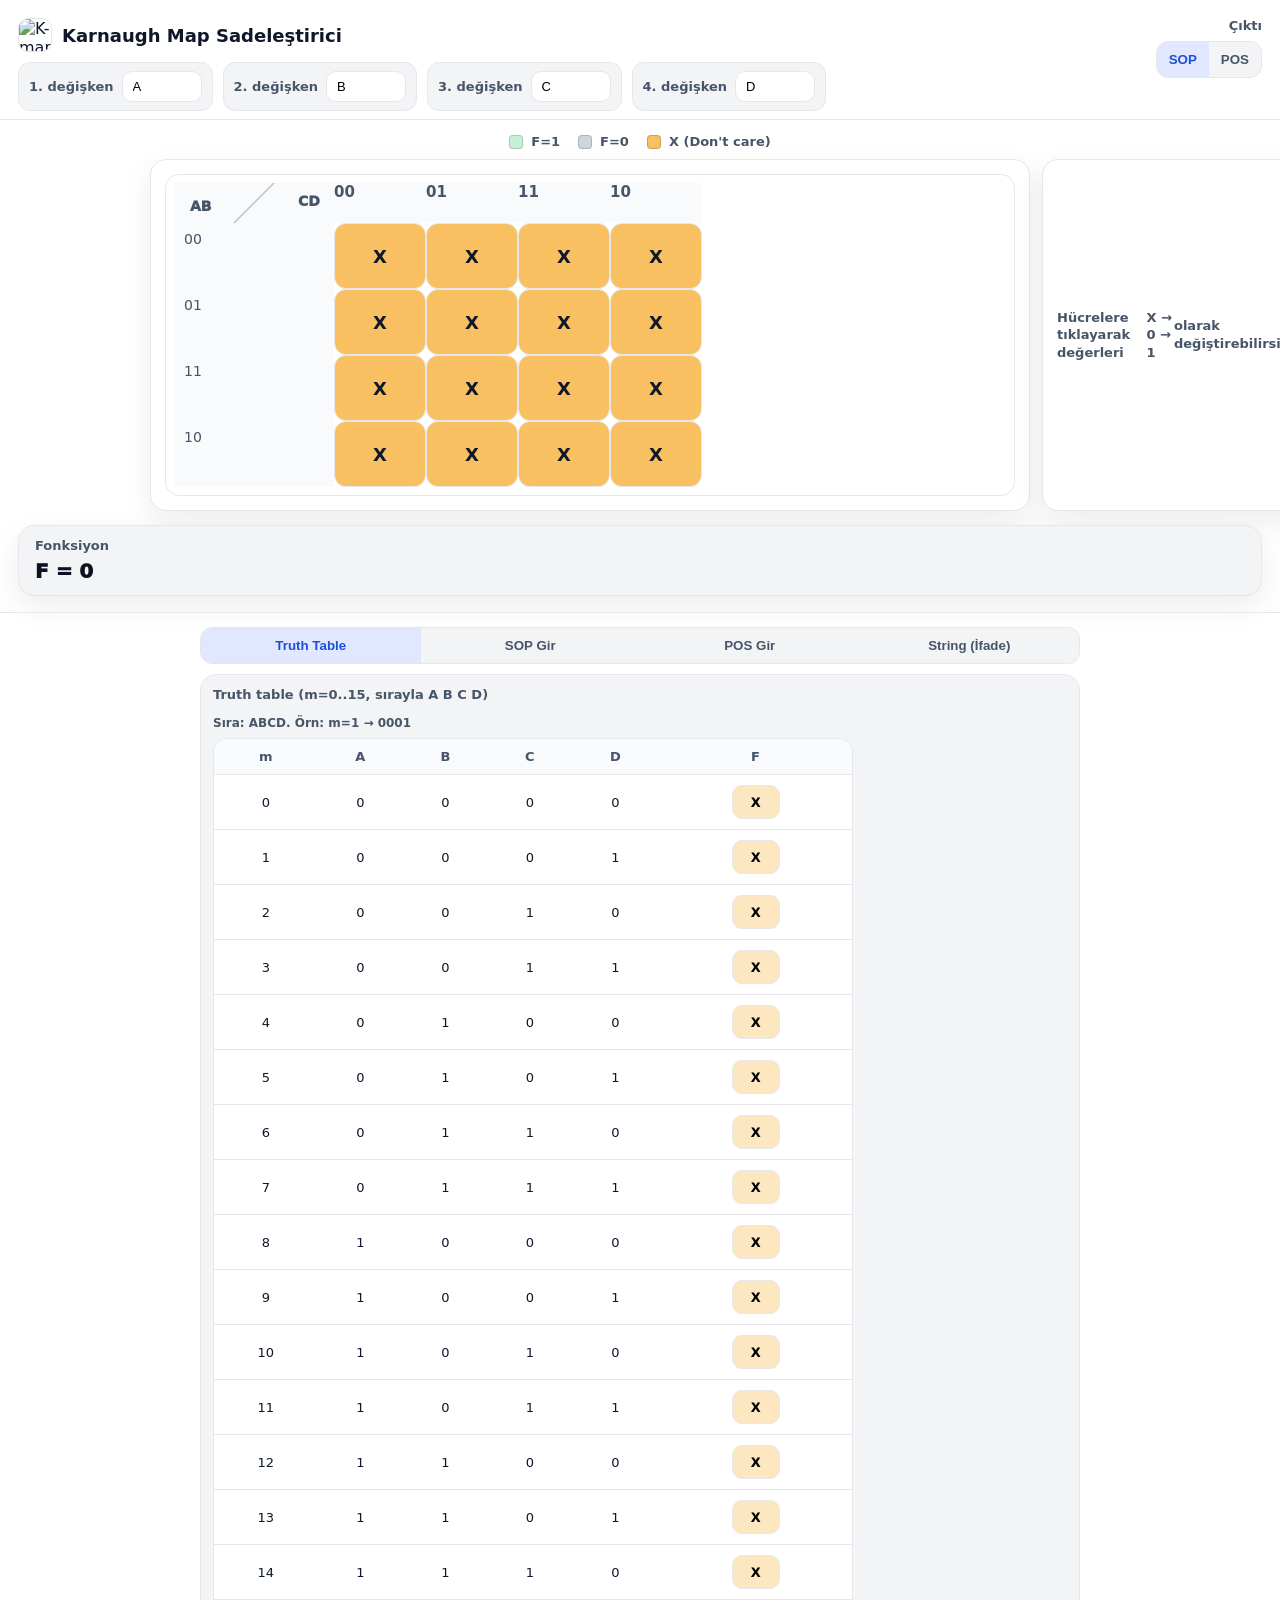
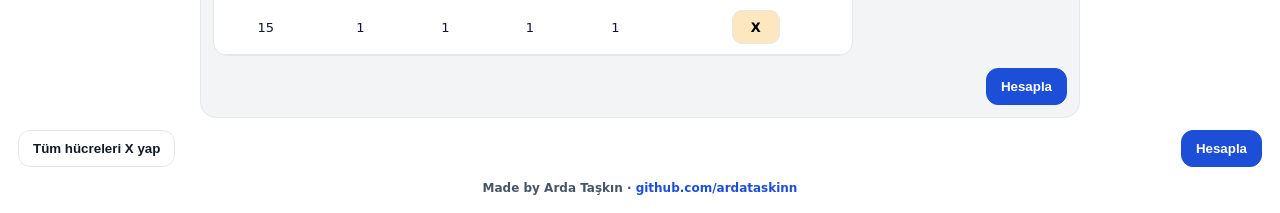
==== commit d926b3e3: "doğru konfigürasyonla yapıldı tamamlandı" ====
--- a/index.html
+++ b/index.html
@@ -1,3 +1,42 @@
+<!doctype html>
+<html lang="tr">
+  <head>
+    <meta charset="UTF-8" />
+    <meta name="viewport" content="width=device-width, initial-scale=1.0" />
+    <title>Karnaugh Map Sadeleştirici</title>
+    <meta name="robots" content="index,follow" />
+    <meta http-equiv="refresh" content="0; url=./app.html" />
+    <link rel="icon" type="image/png" href="./kmap.png" />
+  </head>
+  <body>
+    <noscript>
+      Bu sayfayı görüntülemek için JavaScript gerekli. Açmak için: <a href="./app.html">app.html</a>
+    </noscript>
+    <script>
+      window.location.replace("./app.html");
+    </script>
+  </body>
+</html>
+
+<!doctype html>
+<html lang="tr">
+  <head>
+    <meta charset="UTF-8" />
+    <meta name="viewport" content="width=device-width, initial-scale=1.0" />
+    <title>Karnaugh Map Sadeleştirici</title>
+    <meta http-equiv="refresh" content="0; url=./app.html" />
+    <link rel="icon" type="image/png" href="./kmap.png" />
+  </head>
+  <body>
+    <noscript>
+      Bu sayfayı görüntülemek için JavaScript gerekli. Açmak için: <a href="./app.html">app.html</a>
+    </noscript>
+    <script>
+      window.location.replace("./app.html");
+    </script>
+  </body>
+</html>
+
 <!doctype html>
 <html lang="tr">
   <head>
@@ -110,7 +149,8 @@
     <script src="./app.js"></script>
   </body>
 </html>
-<!--
+
+
 <!doctype html>
 <html lang="tr">
   <head>
@@ -224,120 +264,6 @@
   </body>
 </html>
 
-
-<!doctype html>
-<html lang="tr">
-  <head>
-    <meta charset="UTF-8" />
-    <meta name="viewport" content="width=device-width, initial-scale=1.0" />
-    <title>Karnaugh Haritası Sadeleştirici</title>
-    <link rel="stylesheet" href="./styles.css" />
-  </head>
-  <body>
-    <div class="app">
-      <header class="topbar">
-        <div class="brand">
-          <div class="title">Karnaugh Haritası Sadeleştirici</div>
-          <div class="varNameInputs" id="varNameInputs"></div>
-        </div>
-
-        <div class="exprMode">
-          <div class="label">Çıktı</div>
-          <div class="segmented" role="group" aria-label="Expression mode">
-            <button class="segbtn is-active" id="exprModeSOP" type="button">SOP</button>
-            <button class="segbtn" id="exprModePOS" type="button">POS</button>
-          </div>
-        </div>
-      </header>
-
-      <main class="center">
-        <div class="legend" id="legend"></div>
-        <div class="kmapCard">
-          <div id="kmapContainer"></div>
-        </div>
-      </main>
-
-      <section class="resultCard" aria-live="polite">
-        <div class="resultLabel">Fonksiyon</div>
-        <div id="expressionBox" class="expression">F = ?</div>
-      </section>
-
-      <footer class="bottom">
-        <div class="inputModeSegment segmented" role="group" aria-label="Input mode">
-          <button class="segbtn is-active" id="inputBtnTruth" type="button">Truth Table</button>
-          <button class="segbtn" id="inputBtnSop" type="button">SOP Gir</button>
-          <button class="segbtn" id="inputBtnPos" type="button">POS Gir</button>
-          <button class="segbtn" id="inputBtnString" type="button">String (İfade)</button>
-        </div>
-
-        <div class="panel" id="panelTruth">
-          <div class="field">
-            <label for="truthSequence">0/1/X dizisi (m sırası: A B C D)</label>
-            <div class="hint" id="truthOrderHint"></div>
-            <textarea
-              id="truthSequence"
-              rows="3"
-              placeholder="Örn: X X X X 1 0 X ... (16 eleman)"
-            ></textarea>
-          </div>
-          <div class="actions">
-            <button class="btn primary" id="applyTruthBtn" type="button">Uygula & Hesapla</button>
-          </div>
-        </div>
-
-        <div class="panel is-hidden" id="panelSop">
-          <div class="field">
-            <label for="onesInput">F=1 mintermleri (Σm)</label>
-            <input id="onesInput" type="text" placeholder="Örn: Σm(1,3,7,8) ya da 1,3,7,8" />
-          </div>
-          <div class="field">
-            <label for="dcInputSop">Don't care (X) (Σd)</label>
-            <input id="dcInputSop" type="text" placeholder="Örn: Σd(2,5,6) (boş olabilir)" />
-          </div>
-          <div class="actions">
-            <button class="btn primary" id="applySopBtn" type="button">Uygula & Hesapla</button>
-          </div>
-        </div>
-
-        <div class="panel is-hidden" id="panelPos">
-          <div class="field">
-            <label for="zerosInput">F=0 maxterimleri (ΣM)</label>
-            <input id="zerosInput" type="text" placeholder="Örn: ΣM(0,2,4,6) ya da 0,2,4,6" />
-          </div>
-          <div class="field">
-            <label for="dcInputPos">Don't care (X) (Σd)</label>
-            <input id="dcInputPos" type="text" placeholder="Örn: Σd(1,3) (boş olabilir)" />
-          </div>
-          <div class="actions">
-            <button class="btn primary" id="applyPosBtn" type="button">Uygula & Hesapla</button>
-          </div>
-        </div>
-
-        <div class="panel is-hidden" id="panelString">
-          <div class="field">
-            <label for="stringInput">İfade (SOP): örn. A'BC + ABC + BC</label>
-            <textarea
-              id="stringInput"
-              rows="3"
-              placeholder="A'BC + ABC + BC"
-            ></textarea>
-          </div>
-          <div class="actions">
-            <button class="btn primary" id="applyStringBtn" type="button">Uygula & Hesapla</button>
-          </div>
-        </div>
-
-        <div class="bottomActions">
-          <button class="btn" id="resetAllBtn" type="button">Tüm hücreleri X yap</button>
-          <button class="btn primary" id="computeBtn" type="button">Hesapla</button>
-        </div>
-      </footer>
-    </div>
-
-    <script src="./app.js"></script>
-  </body>
-</html>
-
 <!doctype html>
 <html lang="tr">
   <head>
--- a/styles.css
+++ b/styles.css
@@ -50,6 +50,20 @@
   gap: 10px;
 }
 
+.brandRow{
+  display:flex;
+  align-items:center;
+  gap: 10px;
+}
+.brandLogo{
+  width: 34px;
+  height: 34px;
+  border-radius: 10px;
+  border: 1px solid var(--border);
+  background: #ffffff;
+  object-fit: cover;
+}
+
 .title{
   font-weight: 800;
   font-size: 18px;
@@ -128,6 +142,30 @@
   gap: 10px;
 }
 
+.kmapRow{
+  width: min(980px, 100%);
+  display:flex;
+  gap: 12px;
+  align-items: stretch;
+}
+.kmapRow > .kmapCard{
+  flex: 0 0 auto;
+}
+.kmapHelp{
+  flex: 0 0 280px;
+  background: #ffffff;
+  border: 1px solid var(--border);
+  border-radius: 16px;
+  box-shadow: 0 10px 28px var(--shadow);
+  padding: 14px;
+  color: var(--muted);
+  font-weight: 900;
+  font-size: 13px;
+  line-height: 1.35;
+  display:flex;
+  align-items:center;
+}
+
 .legend{
   display:flex;
   gap: 18px;
@@ -202,6 +240,33 @@
   width: 160px;
 }
 
+.kcornerDiag{
+  position: relative;
+  overflow: hidden;
+}
+.kcornerDiag::after{
+  content:"";
+  position:absolute;
+  inset: 0;
+  background:
+    linear-gradient(135deg, transparent 49%, rgba(71,85,105,.35) 50%, transparent 51%);
+  pointer-events:none;
+}
+.cornerAB{
+  position:absolute;
+  bottom: 8px;
+  left: 16px;
+  font-weight: 950;
+  color: var(--muted);
+}
+.cornerCD{
+  position:absolute;
+  top: 10px;
+  right: 14px;
+  font-weight: 950;
+  color: var(--muted);
+}
+
 .kheader{
   cursor: default;
   background: #f8fafc;
@@ -273,6 +338,16 @@
   display:none;
 }
 
+.truthRow{
+  display:flex;
+  gap: 12px;
+  align-items:start;
+  overflow-x: auto;
+}
+.truthRow > .truthTableWrap{
+  flex: 0 0 auto;
+}
+
 .field{
   display:flex;
   flex-direction:column;
@@ -309,6 +384,65 @@
   margin-top: 6px;
 }
 
+.truthTableWrap{
+  overflow:auto;
+  border: 1px solid var(--border);
+  border-radius: 14px;
+  background: #ffffff;
+  min-width: 640px;
+}
+.truthTable{
+  width:100%;
+  border-collapse: collapse;
+  font-size: 13px;
+}
+.truthTable th, .truthTable td{
+  border-bottom: 1px solid var(--border);
+  padding: 10px 10px;
+  text-align: center;
+}
+.truthTable th{
+  position: sticky;
+  top: 0;
+  background: #f8fafc;
+  color: var(--muted);
+  font-weight: 900;
+}
+.truthOutBtn{
+  width: 48px;
+  height: 34px;
+  border-radius: 10px;
+  border: 1px solid var(--border);
+  font-weight: 950;
+  cursor: pointer;
+  background: #ffffff;
+}
+.truthOutBtn[data-v="X"]{ background: rgba(245, 158, 11, .25); }
+.truthOutBtn[data-v="0"]{ background: rgba(148, 163, 184, .30); }
+.truthOutBtn[data-v="1"]{ background: rgba(34, 197, 94, .25); }
+
+.siteFooter{
+  margin-top: 14px;
+  text-align:center;
+  color: var(--muted);
+  font-weight: 800;
+  font-size: 12px;
+}
+.siteFooter a{
+  color: #1d4ed8;
+  text-decoration: none;
+}
+.siteFooter a:hover{
+  text-decoration: underline;
+}
+
+@media (max-width: 860px){
+  .kmapRow{ flex-direction: column; }
+  .kmapHelp{ flex-basis: auto; width: 100%; }
+  .truthRow{ flex-direction: column; overflow-x: visible; }
+  .truthTableWrap{ min-width: 0; width: 100%; }
+}
+
 .actions{
   display:flex;
   justify-content:flex-end;
--- a/styles.css
+++ b/styles.css
@@ -50,6 +50,20 @@
   gap: 10px;
 }
 
+.brandRow{
+  display:flex;
+  align-items:center;
+  gap: 10px;
+}
+.brandLogo{
+  width: 34px;
+  height: 34px;
+  border-radius: 10px;
+  border: 1px solid var(--border);
+  background: #ffffff;
+  object-fit: cover;
+}
+
 .title{
   font-weight: 800;
   font-size: 18px;
@@ -128,6 +142,30 @@
   gap: 10px;
 }
 
+.kmapRow{
+  width: min(980px, 100%);
+  display:flex;
+  gap: 12px;
+  align-items: stretch;
+}
+.kmapRow > .kmapCard{
+  flex: 0 0 auto;
+}
+.kmapHelp{
+  flex: 0 0 280px;
+  background: #ffffff;
+  border: 1px solid var(--border);
+  border-radius: 16px;
+  box-shadow: 0 10px 28px var(--shadow);
+  padding: 14px;
+  color: var(--muted);
+  font-weight: 900;
+  font-size: 13px;
+  line-height: 1.35;
+  display:flex;
+  align-items:center;
+}
+
 .legend{
   display:flex;
   gap: 18px;
@@ -202,6 +240,33 @@
   width: 160px;
 }
 
+.kcornerDiag{
+  position: relative;
+  overflow: hidden;
+}
+.kcornerDiag::after{
+  content:"";
+  position:absolute;
+  inset: 0;
+  background:
+    linear-gradient(135deg, transparent 49%, rgba(71,85,105,.35) 50%, transparent 51%);
+  pointer-events:none;
+}
+.cornerAB{
+  position:absolute;
+  bottom: 8px;
+  left: 16px;
+  font-weight: 950;
+  color: var(--muted);
+}
+.cornerCD{
+  position:absolute;
+  top: 10px;
+  right: 14px;
+  font-weight: 950;
+  color: var(--muted);
+}
+
 .kheader{
   cursor: default;
   background: #f8fafc;
@@ -273,6 +338,16 @@
   display:none;
 }
 
+.truthRow{
+  display:flex;
+  gap: 12px;
+  align-items:start;
+  overflow-x: auto;
+}
+.truthRow > .truthTableWrap{
+  flex: 0 0 auto;
+}
+
 .field{
   display:flex;
   flex-direction:column;
@@ -309,6 +384,65 @@
   margin-top: 6px;
 }
 
+.truthTableWrap{
+  overflow:auto;
+  border: 1px solid var(--border);
+  border-radius: 14px;
+  background: #ffffff;
+  min-width: 640px;
+}
+.truthTable{
+  width:100%;
+  border-collapse: collapse;
+  font-size: 13px;
+}
+.truthTable th, .truthTable td{
+  border-bottom: 1px solid var(--border);
+  padding: 10px 10px;
+  text-align: center;
+}
+.truthTable th{
+  position: sticky;
+  top: 0;
+  background: #f8fafc;
+  color: var(--muted);
+  font-weight: 900;
+}
+.truthOutBtn{
+  width: 48px;
+  height: 34px;
+  border-radius: 10px;
+  border: 1px solid var(--border);
+  font-weight: 950;
+  cursor: pointer;
+  background: #ffffff;
+}
+.truthOutBtn[data-v="X"]{ background: rgba(245, 158, 11, .25); }
+.truthOutBtn[data-v="0"]{ background: rgba(148, 163, 184, .30); }
+.truthOutBtn[data-v="1"]{ background: rgba(34, 197, 94, .25); }
+
+.siteFooter{
+  margin-top: 14px;
+  text-align:center;
+  color: var(--muted);
+  font-weight: 800;
+  font-size: 12px;
+}
+.siteFooter a{
+  color: #1d4ed8;
+  text-decoration: none;
+}
+.siteFooter a:hover{
+  text-decoration: underline;
+}
+
+@media (max-width: 860px){
+  .kmapRow{ flex-direction: column; }
+  .kmapHelp{ flex-basis: auto; width: 100%; }
+  .truthRow{ flex-direction: column; overflow-x: visible; }
+  .truthTableWrap{ min-width: 0; width: 100%; }
+}
+
 .actions{
   display:flex;
   justify-content:flex-end;
--- a/styles.css
+++ b/styles.css
@@ -50,6 +50,20 @@
   gap: 10px;
 }
 
+.brandRow{
+  display:flex;
+  align-items:center;
+  gap: 10px;
+}
+.brandLogo{
+  width: 34px;
+  height: 34px;
+  border-radius: 10px;
+  border: 1px solid var(--border);
+  background: #ffffff;
+  object-fit: cover;
+}
+
 .title{
   font-weight: 800;
   font-size: 18px;
@@ -128,6 +142,30 @@
   gap: 10px;
 }
 
+.kmapRow{
+  width: min(980px, 100%);
+  display:flex;
+  gap: 12px;
+  align-items: stretch;
+}
+.kmapRow > .kmapCard{
+  flex: 0 0 auto;
+}
+.kmapHelp{
+  flex: 0 0 280px;
+  background: #ffffff;
+  border: 1px solid var(--border);
+  border-radius: 16px;
+  box-shadow: 0 10px 28px var(--shadow);
+  padding: 14px;
+  color: var(--muted);
+  font-weight: 900;
+  font-size: 13px;
+  line-height: 1.35;
+  display:flex;
+  align-items:center;
+}
+
 .legend{
   display:flex;
   gap: 18px;
@@ -202,6 +240,33 @@
   width: 160px;
 }
 
+.kcornerDiag{
+  position: relative;
+  overflow: hidden;
+}
+.kcornerDiag::after{
+  content:"";
+  position:absolute;
+  inset: 0;
+  background:
+    linear-gradient(135deg, transparent 49%, rgba(71,85,105,.35) 50%, transparent 51%);
+  pointer-events:none;
+}
+.cornerAB{
+  position:absolute;
+  bottom: 8px;
+  left: 16px;
+  font-weight: 950;
+  color: var(--muted);
+}
+.cornerCD{
+  position:absolute;
+  top: 10px;
+  right: 14px;
+  font-weight: 950;
+  color: var(--muted);
+}
+
 .kheader{
   cursor: default;
   background: #f8fafc;
@@ -273,6 +338,16 @@
   display:none;
 }
 
+.truthRow{
+  display:flex;
+  gap: 12px;
+  align-items:start;
+  overflow-x: auto;
+}
+.truthRow > .truthTableWrap{
+  flex: 0 0 auto;
+}
+
 .field{
   display:flex;
   flex-direction:column;
@@ -309,6 +384,65 @@
   margin-top: 6px;
 }
 
+.truthTableWrap{
+  overflow:auto;
+  border: 1px solid var(--border);
+  border-radius: 14px;
+  background: #ffffff;
+  min-width: 640px;
+}
+.truthTable{
+  width:100%;
+  border-collapse: collapse;
+  font-size: 13px;
+}
+.truthTable th, .truthTable td{
+  border-bottom: 1px solid var(--border);
+  padding: 10px 10px;
+  text-align: center;
+}
+.truthTable th{
+  position: sticky;
+  top: 0;
+  background: #f8fafc;
+  color: var(--muted);
+  font-weight: 900;
+}
+.truthOutBtn{
+  width: 48px;
+  height: 34px;
+  border-radius: 10px;
+  border: 1px solid var(--border);
+  font-weight: 950;
+  cursor: pointer;
+  background: #ffffff;
+}
+.truthOutBtn[data-v="X"]{ background: rgba(245, 158, 11, .25); }
+.truthOutBtn[data-v="0"]{ background: rgba(148, 163, 184, .30); }
+.truthOutBtn[data-v="1"]{ background: rgba(34, 197, 94, .25); }
+
+.siteFooter{
+  margin-top: 14px;
+  text-align:center;
+  color: var(--muted);
+  font-weight: 800;
+  font-size: 12px;
+}
+.siteFooter a{
+  color: #1d4ed8;
+  text-decoration: none;
+}
+.siteFooter a:hover{
+  text-decoration: underline;
+}
+
+@media (max-width: 860px){
+  .kmapRow{ flex-direction: column; }
+  .kmapHelp{ flex-basis: auto; width: 100%; }
+  .truthRow{ flex-direction: column; overflow-x: visible; }
+  .truthTableWrap{ min-width: 0; width: 100%; }
+}
+
 .actions{
   display:flex;
   justify-content:flex-end;
--- a/styles.css
+++ b/styles.css
@@ -50,6 +50,20 @@
   gap: 10px;
 }
 
+.brandRow{
+  display:flex;
+  align-items:center;
+  gap: 10px;
+}
+.brandLogo{
+  width: 34px;
+  height: 34px;
+  border-radius: 10px;
+  border: 1px solid var(--border);
+  background: #ffffff;
+  object-fit: cover;
+}
+
 .title{
   font-weight: 800;
   font-size: 18px;
@@ -128,6 +142,30 @@
   gap: 10px;
 }
 
+.kmapRow{
+  width: min(980px, 100%);
+  display:flex;
+  gap: 12px;
+  align-items: stretch;
+}
+.kmapRow > .kmapCard{
+  flex: 0 0 auto;
+}
+.kmapHelp{
+  flex: 0 0 280px;
+  background: #ffffff;
+  border: 1px solid var(--border);
+  border-radius: 16px;
+  box-shadow: 0 10px 28px var(--shadow);
+  padding: 14px;
+  color: var(--muted);
+  font-weight: 900;
+  font-size: 13px;
+  line-height: 1.35;
+  display:flex;
+  align-items:center;
+}
+
 .legend{
   display:flex;
   gap: 18px;
@@ -202,6 +240,33 @@
   width: 160px;
 }
 
+.kcornerDiag{
+  position: relative;
+  overflow: hidden;
+}
+.kcornerDiag::after{
+  content:"";
+  position:absolute;
+  inset: 0;
+  background:
+    linear-gradient(135deg, transparent 49%, rgba(71,85,105,.35) 50%, transparent 51%);
+  pointer-events:none;
+}
+.cornerAB{
+  position:absolute;
+  bottom: 8px;
+  left: 16px;
+  font-weight: 950;
+  color: var(--muted);
+}
+.cornerCD{
+  position:absolute;
+  top: 10px;
+  right: 14px;
+  font-weight: 950;
+  color: var(--muted);
+}
+
 .kheader{
   cursor: default;
   background: #f8fafc;
@@ -273,6 +338,16 @@
   display:none;
 }
 
+.truthRow{
+  display:flex;
+  gap: 12px;
+  align-items:start;
+  overflow-x: auto;
+}
+.truthRow > .truthTableWrap{
+  flex: 0 0 auto;
+}
+
 .field{
   display:flex;
   flex-direction:column;
@@ -309,6 +384,65 @@
   margin-top: 6px;
 }
 
+.truthTableWrap{
+  overflow:auto;
+  border: 1px solid var(--border);
+  border-radius: 14px;
+  background: #ffffff;
+  min-width: 640px;
+}
+.truthTable{
+  width:100%;
+  border-collapse: collapse;
+  font-size: 13px;
+}
+.truthTable th, .truthTable td{
+  border-bottom: 1px solid var(--border);
+  padding: 10px 10px;
+  text-align: center;
+}
+.truthTable th{
+  position: sticky;
+  top: 0;
+  background: #f8fafc;
+  color: var(--muted);
+  font-weight: 900;
+}
+.truthOutBtn{
+  width: 48px;
+  height: 34px;
+  border-radius: 10px;
+  border: 1px solid var(--border);
+  font-weight: 950;
+  cursor: pointer;
+  background: #ffffff;
+}
+.truthOutBtn[data-v="X"]{ background: rgba(245, 158, 11, .25); }
+.truthOutBtn[data-v="0"]{ background: rgba(148, 163, 184, .30); }
+.truthOutBtn[data-v="1"]{ background: rgba(34, 197, 94, .25); }
+
+.siteFooter{
+  margin-top: 14px;
+  text-align:center;
+  color: var(--muted);
+  font-weight: 800;
+  font-size: 12px;
+}
+.siteFooter a{
+  color: #1d4ed8;
+  text-decoration: none;
+}
+.siteFooter a:hover{
+  text-decoration: underline;
+}
+
+@media (max-width: 860px){
+  .kmapRow{ flex-direction: column; }
+  .kmapHelp{ flex-basis: auto; width: 100%; }
+  .truthRow{ flex-direction: column; overflow-x: visible; }
+  .truthTableWrap{ min-width: 0; width: 100%; }
+}
+
 .actions{
   display:flex;
   justify-content:flex-end;
